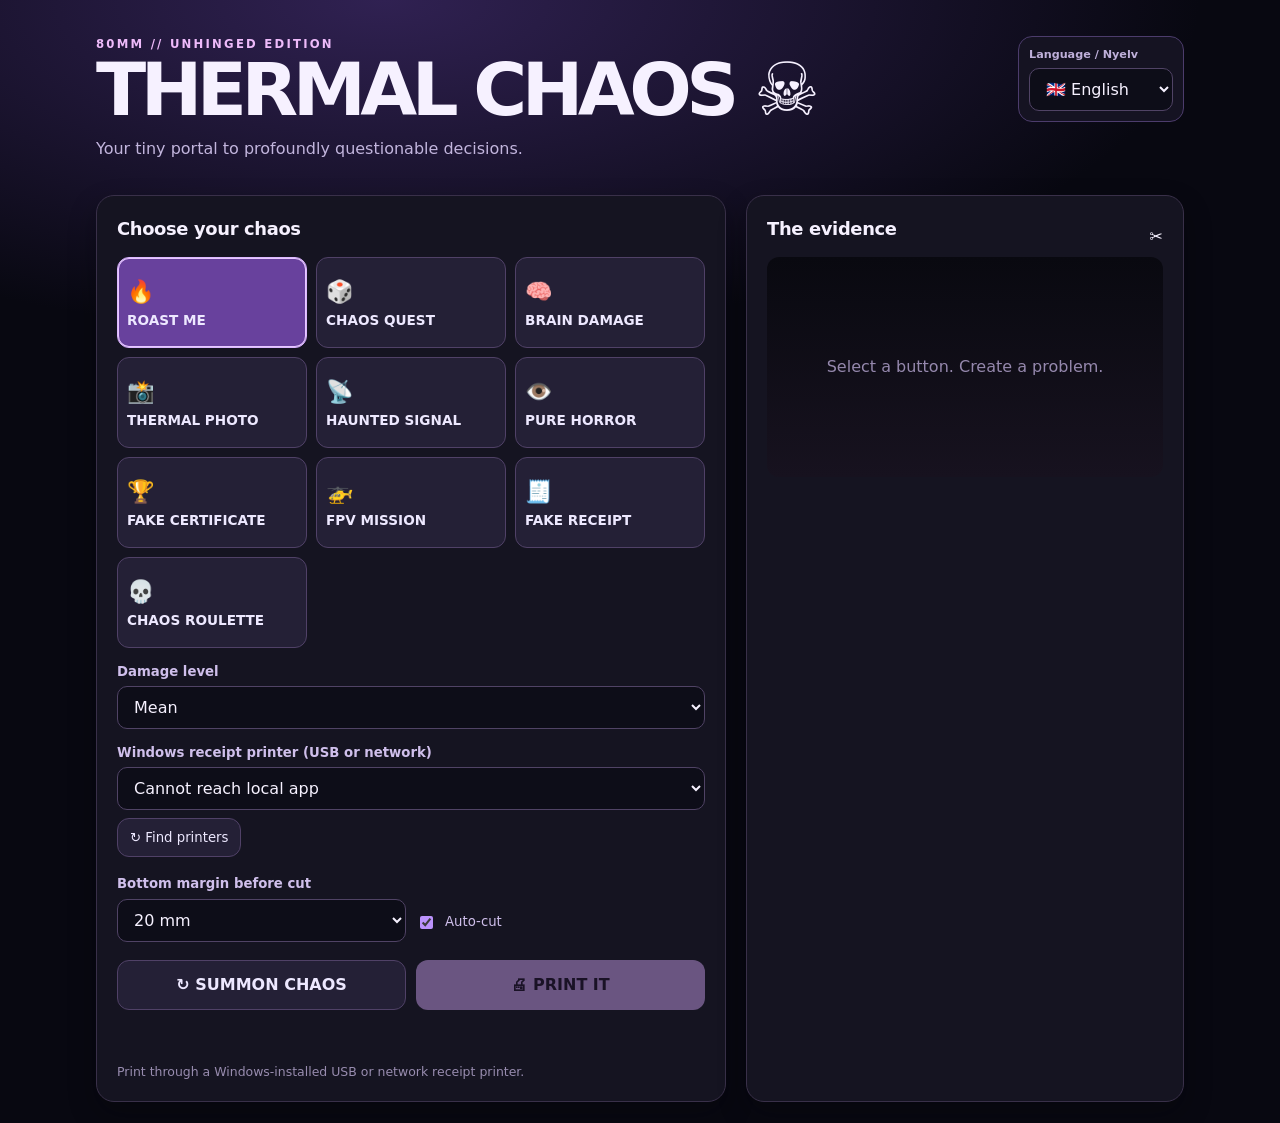
==== static/index.html @ 06ed73ac "Expose USB and Windows network printers in bilingual picker" ====
<!doctype html>
<html lang="en">
<head>
<meta charset="utf-8"><meta name="viewport" content="width=device-width, initial-scale=1">
<title>THERMAL CHAOS // 80mm</title>
<style>
:root{font:16px/1.45 system-ui,"Segoe UI",sans-serif;color:#f6f1ff;background:#080811}
*{box-sizing:border-box}body{margin:0;background:radial-gradient(ellipse 85% 450px at 30% 0%,#302152 0%,transparent 75%),#080811}
header,main{max-width:1130px;margin:auto;padding:21px}
header{padding-top:36px;padding-bottom:5px;display:flex;align-items:flex-start;justify-content:space-between;gap:15px;flex-wrap:wrap}
h1{font-size:clamp(2.2rem,5.8vw,4.6rem);margin:0;line-height:1;letter-spacing:-.075em}
header p{margin:10px 0;color:#c2b5dd}.kicker{font-weight:850;color:#eebafa;letter-spacing:.19em;font-size:.73rem}
.locale{min-width:166px;background:#151322;border:1px solid #4c3c6c;border-radius:14px;padding:10px}
.locale label{margin:0 0 5px;font-size:.7rem;color:#bfb0da;display:block}
main{padding-top:20px}.layout{display:grid;grid-template-columns:minmax(0,1.18fr) minmax(290px,.82fr);gap:20px}
.panel{background:#151421;border:1px solid #393049;border-radius:18px;padding:20px;box-shadow:0 12px 28px #05050a55}
h2{font-size:1.12rem;letter-spacing:-.02em;margin:0 0 15px}.modes{display:grid;grid-template-columns:repeat(3,minmax(0,1fr));gap:9px}
button,select,input{font:inherit}
button{color:#ede8ff;background:#242036;border:1px solid #504167;border-radius:12px;cursor:pointer;transition:background .14s,transform .14s}
button:hover{background:#382d53;border-color:#b78bfd}button:active{transform:scale(.98)}
.mode{padding:13px 9px;min-height:91px;display:flex;flex-direction:column;gap:5px;text-align:left;justify-content:center}
.mode .emoji{font-size:1.38rem}.mode .name{font-size:.85rem;font-weight:750;line-height:1.15}
.mode.selected{background:#68419d;border-color:#dcb7ff;box-shadow:inset 0 0 0 1px #e6c8ff}
label{display:block;margin:14px 0 5px;font-size:.83rem;font-weight:600;color:#cfbfeb}
select,input:not([type=checkbox]){width:100%;padding:10px 12px;border-radius:10px;background:#0d0d18;color:#f6f1ff;border:1px solid #504365;min-width:0}
input[type=file]{font-size:.85rem}
.controls{display:grid;grid-template-columns:1fr 1fr;gap:10px;margin-top:3px}
.check{display:flex;gap:9px;align-items:center;font-weight:400}
.check input{accent-color:#bb92fc}
.actions{display:grid;grid-template-columns:1fr 1fr;gap:10px;margin-top:18px}
.actions button{min-height:50px;padding:11px 10px;font-weight:750}.print{background:#dbabff;color:#21112e;border-color:transparent}
.print:hover{background:#f2d5ff}.thin{padding:9px 12px;margin-top:8px;font-size:.83rem}
button:disabled{opacity:.43;cursor:not-allowed;transform:none!important}
#answer{width:100%;padding:10px;margin-top:10px;overflow-wrap:anywhere}
#status{min-height:24px;margin:14px 0 0;color:#e1c1ff;font-size:.9rem}
.topline{display:flex;gap:12px;justify-content:space-between;align-items:center}
.preview{display:grid;place-items:start center;min-height:220px;padding:15px;border-radius:12px;background:linear-gradient(#090910,#17121f)}
.preview img{width:288px;max-width:100%;height:auto;box-shadow:0 12px 30px #0009}
.preview .empty{text-align:center;margin:auto;color:#9588ad}
#description{color:#ac9ebf;font-size:.82rem;margin:11px 0 0}
.hint{color:#988caf;font-size:.78rem;margin:15px 0 0}
@media(max-width:840px){.layout{grid-template-columns:1fr}.modes{grid-template-columns:repeat(3,minmax(0,1fr))}}
@media(max-width:460px){header{padding-top:24px}.modes{grid-template-columns:repeat(2,minmax(0,1fr))}.panel{padding:14px}.locale{width:100%}.controls{grid-template-columns:1fr 1fr}}
</style>
</head>
<body>
<header>
<div><div class="kicker">80MM // UNHINGED EDITION</div><h1>THERMAL CHAOS<span aria-hidden="true"> ☠</span></h1><p id="subtitle"></p></div>
<div class="locale"><label for="lang" id="languageLabel">Language / Nyelv</label><select id="lang"><option value="en">🇬🇧 English</option><option value="hu">🇭🇺 Magyar</option></select></div>
</header>
<main class="layout">
<section class="panel">
  <h2 id="pickTitle"></h2>
  <div class="modes" id="modes"></div>
  <div id="extra"></div>
  <label for="printer" id="printerLabel"></label>
  <select id="printer"><option value="">Loading...</option></select>
  <button id="refresh" class="thin" type="button"></button>
  <div class="controls">
    <div><label for="pad" id="padLabel"></label><select id="pad"><option value="12">12 mm</option><option value="20" selected>20 mm</option><option value="30">30 mm</option></select></div>
    <label class="check" style="align-self:end;margin-bottom:10px"><input type="checkbox" id="cut" checked><span id="cutLabel"></span></label>
  </div>
  <div class="actions"><button id="generate" type="button"></button><button id="print" class="print" type="button" disabled></button></div>
  <button id="answer" type="button" style="display:none"></button>
  <p id="status" role="status" aria-live="polite"></p>
  <p id="hint" class="hint"></p>
</section>
<section class="panel">
 <div class="topline"><h2 id="previewTitle"></h2><span aria-hidden="true">✂︎</span></div>
 <div id="preview" class="preview"><span class="empty" id="empty"></span></div>
 <p id="description"></p>
</section>
</main>
<script>
const MODES=[
 {id:"insult",emoji:"🔥"}, {id:"quest",emoji:"🎲"}, {id:"puzzle",emoji:"🧠"},
 {id:"photo",emoji:"📸"}, {id:"mystery",emoji:"📡"}, {id:"horror",emoji:"👁️"},
 {id:"certificate",emoji:"🏆"}, {id:"fpv",emoji:"🚁"}, {id:"fake",emoji:"🧾"},
 {id:"roulette",emoji:"💀"}
];
const TXT={
 en:{
  subtitle:"Your tiny portal to profoundly questionable decisions.",
  pick:"Choose your chaos",preview:"The evidence",empty:"Select a button. Create a problem.",
  printer:"Windows receipt printer (USB or network)",refresh:"↻ Find printers",padding:"Bottom margin before cut",cut:"Auto-cut",
  gen:"↻ SUMMON CHAOS",print:"🖨 PRINT IT",hint:"Print through a Windows-installed USB or network receipt printer.",
  name:["ROAST ME","CHAOS QUEST","BRAIN DAMAGE","THERMAL PHOTO","HAUNTED SIGNAL","PURE HORROR","FAKE CERTIFICATE","FPV MISSION","FAKE RECEIPT","CHAOS ROULETTE"],
  desc:["Your self-esteem wasn't using those hit points.","Receive an unsolicited quest.","Pocket puzzles; solutions on demand.","Convert pictures into edible-looking pixels.","Disturbing transmissions from impossible devices.","Very short stories. Very wrong endings.","Award yourself an absurd qualification.","A fresh little flying challenge.","Buy something from a shop that shouldn't exist.","No choosing. Just pure unpredictable nonsense."],
  choose:"Choose",levels:"Damage level",difficulty:"Difficulty",puzzle:"Puzzle type",
  nameInput:"Name on the certificate (optional)",nameHolder:"THE BEARER",craft:"Aircraft",
  photo:"Choose photo",effect:"Rendering effect",photoNote:"Maximum 6 MB. Tall pictures get scaled down.",
  levelsList:["Gentle","Mean","Nuclear","Existential crisis"],difficultyList:["Easy","Medium","Hard"],
  puzzleList:["Surprise me","Sudoku","Number pattern","Caesar cipher","Riddle"],
  effects:["Classic dither","Hard black and white","Newsprint","Inverted"],
  ready:"READY TO PRINT. MAKE A BAD DECISION.",generating:"SUMMONING THE NONSENSE...",
  noPhoto:"Choose a photo first.",bigPhoto:"Image must be below 6 MB.",
  error:"ERROR: ",done:"The Windows printer queue has received your terrible idea.",
  noPrinter:"Select your installed USB or network receipt printer.",
  missingPrinter:"No installed receipt printer found",windows:"Windows printer queues only",
  unavailable:"Cannot reach local app", reveal:"👀 REVEAL ANSWER",solution:"Print solution slip", previewAlt:"Rendered receipt preview",
  expire:"Receipt preview reset. Generate another.",language:"Language / Nyelv"
 },
 hu:{
  subtitle:"A borzalmas döntések apró, papírzabáló kapuja.",
  pick:"Válaszd ki a káoszt",preview:"A bizonyíték",empty:"Nyomj egy gombot. Generálj egy problémát.",
  printer:"Windows blokknyomtató (USB vagy hálózat)",refresh:"↻ Nyomtatók keresése",padding:"Alsó ráhagyás vágás előtt",cut:"Automatikus vágás",
  gen:"↻ KÁOSZT IDE!",print:"🖨 NYOMTASD!",hint:"Nyomtatás Windowsban telepített USB-s vagy hálózati blokknyomtatóra.",
  name:["ALÁZZ MEG!","KÁOSZKÜLDETÉS","AGYTORNA","HŐNYOMAT","KÍSÉRTETJEL","TISZTA HORROR","KAMU OKLEVÉL","FPV KÜLDETÉS","KAMU BLOKK","KÁOSZROULETT"],
  desc:["A maradék önbecsülésedet is bedaráljuk.","Teljesen értelmetlen mellékküldetés.","Zsebméretű rejtvények külön megfejtéssel.","Csináljunk egy fotóból pixeles műalkotást.","Üzenetek olyan eszközökről, amik nem is léteznek.","Pár sor. Aztán nem fogsz jól aludni.","Kapj hivatalosan értéktelen címet.","Egy repülés, egy kihívás.","Vásárolj egy lehetetlen univerzumban.","Vakon belenyúlsz a káoszba. Bármi történhet."],
  choose:"Válassz",levels:"Lelki sérülés mértéke",difficulty:"Nehézség",puzzle:"Rejtvény típusa",
  nameInput:"Név az oklevélre (opcionális)",nameHolder:"AZ OKLEVÉL TULAJDONOSA",craft:"Gép",
  photo:"Válassz képet",effect:"Képátalakítás",photoNote:"Legfeljebb 6 MB. A túl magas képet lekicsinyítjük.",
  levelsList:["Szelíd","Gonosz","Nukleáris","Egzisztenciális válság"],difficultyList:["Könnyű","Közepes","Nehéz"],
  puzzleList:["Lepj meg","Sudoku","Számsor","Caesar-kód","Találós kérdés"],
  effects:["Klasszikus dithering","Erős fekete-fehér","Újságnyomat","Negatív"],
  ready:"NYOMTATHATÓ. HOZZ ROSSZ DÖNTÉST.",generating:"A KÁOSZ ELŐÁLLÍTÁSA FOLYAMATBAN...",
  noPhoto:"Előbb válassz képet.",bigPhoto:"A kép legyen 6 MB alatt.",
  error:"HIBA: ",done:"A Windows nyomtatási sor megkapta a szörnyű ötletedet.",
  noPrinter:"Válassz egy Windowsban telepített USB-s vagy hálózati blokknyomtatót.",
  missingPrinter:"Nincs telepített blokknyomtató",windows:"A Windows nyomtatási sora szükséges",
  unavailable:"A helyi alkalmazás nem érhető el",reveal:"👀 MEGFEJTÉS MUTATÁSA",solution:"Megoldásblokk nyomtatása",previewAlt:"A blokk előnézete",
  expire:"Az előnézet törölve. Generálj újat.",language:"Language / Nyelv"
 }
};
const $=id=>document.getElementById(id);
let mode="insult",current=null,answer=null;
const t=()=>TXT[$("lang").value];
function tell(message){$("status").textContent=message}
function opt(id,label,options,selected){
 const holder=$("extra"),lab=document.createElement("label"),sel=document.createElement("select");
 lab.htmlFor=id;lab.textContent=label;sel.id=id;
 options.forEach(([v,s])=>sel.add(new Option(s,v)));
 if(selected)sel.value=selected;
 holder.append(lab,sel);
}
function fields(){
 const s=t(),h=$("extra");h.replaceChildren();
 if(mode==="insult")opt("level",s.levels,[["gentle",s.levelsList[0]],["mean",s.levelsList[1]],["nuclear",s.levelsList[2]],["existential",s.levelsList[3]]],"mean");
 if(mode==="quest")opt("level",s.difficulty,[["easy",s.difficultyList[0]],["medium",s.difficultyList[1]],["hard",s.difficultyList[2]]],"medium");
 if(mode==="puzzle"){
  opt("type",s.puzzle,[["random",s.puzzleList[0]],["sudoku",s.puzzleList[1]],["math",s.puzzleList[2]],["cipher",s.puzzleList[3]],["riddle",s.puzzleList[4]]]);
  opt("level",s.difficulty,[["easy",s.difficultyList[0]],["medium",s.difficultyList[1]],["hard",s.difficultyList[2]]],"medium");
 }
 if(mode==="photo"){
  const lab=document.createElement("label");lab.htmlFor="imageFile";lab.textContent=s.photo;
  const input=document.createElement("input");input.id="imageFile";input.type="file";input.accept="image/*";h.append(lab,input);
  opt("effect",s.effect,[["dither",s.effects[0]],["threshold",s.effects[1]],["newsprint",s.effects[2]],["negative",s.effects[3]]]);
  const p=document.createElement("p");p.className="hint";p.textContent=s.photoNote;h.append(p);
 }
 if(mode==="certificate"){
  const lab=document.createElement("label");lab.htmlFor="name";lab.textContent=s.nameInput;
  const input=document.createElement("input");input.id="name";input.maxLength=56;input.placeholder=s.nameHolder;h.append(lab,input);
 }
 if(mode==="fpv")opt("craft",s.craft,[["Meteor75 Pro II","Meteor75 Pro II"],["Air75 II","Air75 II"],["Avata 2","Avata 2"],["MM-001","MM-001"]]);
}
function clearPreview(){
 current=null;answer=null;$("print").disabled=true;$("answer").style.display="none";
 $("preview").replaceChildren();
 const p=document.createElement("span");p.className="empty";p.textContent=t().empty;$("preview").append(p);
 $("description").textContent="";
}
function modes(){
 const host=$("modes"),s=t();host.replaceChildren();
 MODES.forEach((m,i)=>{
  const button=document.createElement("button");button.className="mode"+(mode===m.id?" selected":"");
  const emo=document.createElement("span");emo.className="emoji";emo.textContent=m.emoji;
  const name=document.createElement("span");name.className="name";name.textContent=s.name[i];
  button.append(emo,name);button.title=s.desc[i];
  button.onclick=()=>{mode=m.id;modes();fields();clearPreview();tell(s.desc[i])};
  host.append(button);
 });
}
function translate(){
 const s=t();document.documentElement.lang=$("lang").value;
 [["subtitle",s.subtitle],["pickTitle",s.pick],["previewTitle",s.preview],["printerLabel",s.printer],
 ["refresh",s.refresh],["padLabel",s.padding],["cutLabel",s.cut],["generate",s.gen],
 ["print",s.print],["hint",s.hint],["languageLabel",s.language]].forEach(([id,v])=>$(id).textContent=v);
 modes();fields();clearPreview();tell("");
}
async function usbPrinters(){
 const sel=$("printer"),previous=sel.value;sel.replaceChildren();
 try{
  const result=await fetch("/api/printers");if(!result.ok)throw new Error();
  const data=await result.json();
  if(!data.printers.length)sel.add(new Option(data.windows?t().missingPrinter:t().windows,""));
  data.printers.forEach(p=>sel.add(new Option(p.name+" ["+(p.type||"Windows")+" · "+p.port+"]",p.name)));
  if([...sel.options].some(o=>o.value===previous))sel.value=previous;
 }catch(e){sel.add(new Option(t().unavailable,""))}
}
function fileData(file){
 return new Promise((resolve,reject)=>{
  const reader=new FileReader();reader.onload=()=>resolve(reader.result);
  reader.onerror=()=>reject(new Error("Image read failed"));reader.readAsDataURL(file);
 });
}
async function generate(kind=mode,payload=null){
 const selectedLang=$("lang").value;
 if(kind==="roulette")kind=["insult","quest","puzzle","mystery","horror","certificate","fpv","fake"][Math.floor(Math.random()*8)];
 $("generate").disabled=true;$("print").disabled=true;$("answer").style.display="none";tell(t().generating);
 try{
  const data=payload?{...payload}:{};
  data.lang=selectedLang;data.pad_mm=Number($("pad").value);
  if(!payload){
   for(const id of ["level","type","effect","name","craft"])if($(id))data[id]=$(id).value;
   if(kind==="photo"){
    const f=$("imageFile").files[0];if(!f)throw new Error(t().noPhoto);
    if(f.size>6000000)throw new Error(t().bigPhoto);data.image=await fileData(f);
   }
  }
  const resp=await fetch("/api/generate",{method:"POST",headers:{"Content-Type":"application/json"},body:JSON.stringify({kind,data})});
  const result=await resp.json();if(!resp.ok)throw new Error(result.error||"generation failed");
  current=result.id;answer=result.answer;
  const im=new Image();im.alt=t().previewAlt;im.src=result.image;
  $("preview").replaceChildren(im);$("description").textContent=result.description;
  $("print").disabled=false;
  if(answer!==null){
   const btn=$("answer");btn.style.display="block";btn.textContent=t().reveal;
   btn.onclick=()=>{btn.textContent=answer+" — "+t().solution;btn.onclick=()=>generate("answer",{answer})};
  }
  tell(t().ready);
 }catch(e){current=null;tell(t().error+e.message)}
 finally{$("generate").disabled=false}
}
$("lang").onchange=()=>{translate();usbPrinters()};
$("pad").onchange=()=>{if(current){clearPreview();tell(t().expire)}};
$("generate").onclick=()=>generate();
$("refresh").onclick=usbPrinters;
$("print").onclick=async()=>{
 if(!current)return;
 if(!$("printer").value){tell(t().noPrinter);return}
 $("print").disabled=true;
 try{
  const resp=await fetch("/api/print",{method:"POST",headers:{"Content-Type":"application/json"},body:JSON.stringify({id:current,printer:$("printer").value,cut:$("cut").checked})});
  const result=await resp.json();if(!resp.ok)throw new Error(result.error||"Printing failed");
  tell(t().done);
 }catch(e){tell(t().error+e.message)}
 finally{$("print").disabled=false}
};
translate();usbPrinters();
</script>
</body></html>
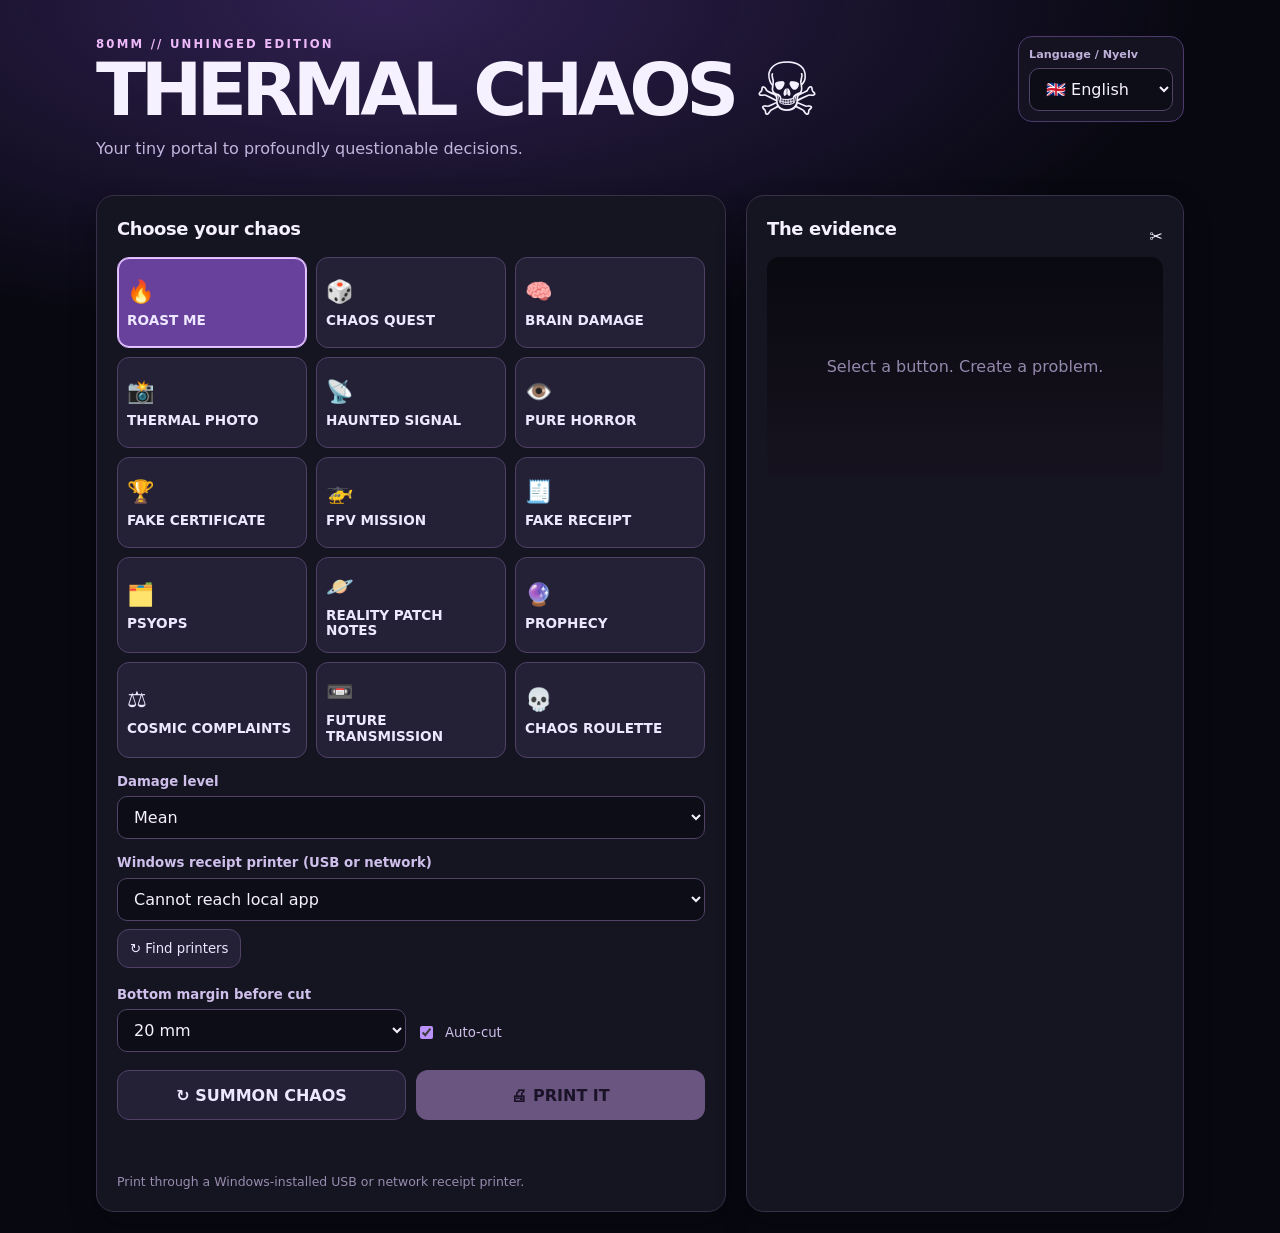
==== commit 4191f2ca: "Add five new bilingual buttons and include them in Chaos Roulette" ====
--- a/static/index.html
+++ b/static/index.html
@@ -76,7 +76,8 @@
  {id:"insult",emoji:"🔥"}, {id:"quest",emoji:"🎲"}, {id:"puzzle",emoji:"🧠"},
  {id:"photo",emoji:"📸"}, {id:"mystery",emoji:"📡"}, {id:"horror",emoji:"👁️"},
  {id:"certificate",emoji:"🏆"}, {id:"fpv",emoji:"🚁"}, {id:"fake",emoji:"🧾"},
- {id:"roulette",emoji:"💀"}
+ {id:"psyops",emoji:"🗂️"}, {id:"patch",emoji:"🪐"}, {id:"prophecy",emoji:"🔮"},
+ {id:"complaint",emoji:"⚖️"}, {id:"future",emoji:"📼"}, {id:"roulette",emoji:"💀"}
 ];
 const TXT={
  en:{
@@ -84,8 +85,8 @@
   pick:"Choose your chaos",preview:"The evidence",empty:"Select a button. Create a problem.",
   printer:"Windows receipt printer (USB or network)",refresh:"↻ Find printers",padding:"Bottom margin before cut",cut:"Auto-cut",
   gen:"↻ SUMMON CHAOS",print:"🖨 PRINT IT",hint:"Print through a Windows-installed USB or network receipt printer.",
-  name:["ROAST ME","CHAOS QUEST","BRAIN DAMAGE","THERMAL PHOTO","HAUNTED SIGNAL","PURE HORROR","FAKE CERTIFICATE","FPV MISSION","FAKE RECEIPT","CHAOS ROULETTE"],
-  desc:["Your self-esteem wasn't using those hit points.","Receive an unsolicited quest.","Pocket puzzles; solutions on demand.","Convert pictures into edible-looking pixels.","Disturbing transmissions from impossible devices.","Very short stories. Very wrong endings.","Award yourself an absurd qualification.","A fresh little flying challenge.","Buy something from a shop that shouldn't exist.","No choosing. Just pure unpredictable nonsense."],
+  name:["ROAST ME","CHAOS QUEST","BRAIN DAMAGE","THERMAL PHOTO","HAUNTED SIGNAL","PURE HORROR","FAKE CERTIFICATE","FPV MISSION","FAKE RECEIPT","PSYOPS","REALITY PATCH NOTES","PROPHECY","COSMIC COMPLAINTS","FUTURE TRANSMISSION","CHAOS ROULETTE"],
+  desc:["Your self-esteem wasn't using those hit points.","Receive an unsolicited quest.","Pocket puzzles; solutions on demand.","Convert pictures into edible-looking pixels.","Disturbing transmissions from impossible devices.","Very short stories. Very wrong endings.","Award yourself an absurd qualification.","A fresh little flying challenge.","Buy something from a shop that shouldn't exist.","A bureaucratic memo that knows too much.","Patch notes for a defective universe.","Uncomfortably specific, deeply unreliable predictions.","File an official grievance against existence.","Receive tomorrow's message several decades early.","No choosing. Just pure unpredictable nonsense."],
   choose:"Choose",levels:"Damage level",difficulty:"Difficulty",puzzle:"Puzzle type",
   nameInput:"Name on the certificate (optional)",nameHolder:"THE BEARER",craft:"Aircraft",
   photo:"Choose photo",effect:"Rendering effect",photoNote:"Maximum 6 MB. Tall pictures get scaled down.",
@@ -105,8 +106,8 @@
   pick:"Válaszd ki a káoszt",preview:"A bizonyíték",empty:"Nyomj egy gombot. Generálj egy problémát.",
   printer:"Windows blokknyomtató (USB vagy hálózat)",refresh:"↻ Nyomtatók keresése",padding:"Alsó ráhagyás vágás előtt",cut:"Automatikus vágás",
   gen:"↻ KÁOSZT IDE!",print:"🖨 NYOMTASD!",hint:"Nyomtatás Windowsban telepített USB-s vagy hálózati blokknyomtatóra.",
-  name:["ALÁZZ MEG!","KÁOSZKÜLDETÉS","AGYTORNA","HŐNYOMAT","KÍSÉRTETJEL","TISZTA HORROR","KAMU OKLEVÉL","FPV KÜLDETÉS","KAMU BLOKK","KÁOSZROULETT"],
-  desc:["A maradék önbecsülésedet is bedaráljuk.","Teljesen értelmetlen mellékküldetés.","Zsebméretű rejtvények külön megfejtéssel.","Csináljunk egy fotóból pixeles műalkotást.","Üzenetek olyan eszközökről, amik nem is léteznek.","Pár sor. Aztán nem fogsz jól aludni.","Kapj hivatalosan értéktelen címet.","Egy repülés, egy kihívás.","Vásárolj egy lehetetlen univerzumban.","Vakon belenyúlsz a káoszba. Bármi történhet."],
+  name:["ALÁZZ MEG!","KÁOSZKÜLDETÉS","AGYTORNA","HŐNYOMAT","KÍSÉRTETJEL","TISZTA HORROR","KAMU OKLEVÉL","FPV KÜLDETÉS","KAMU BLOKK","PSYOPS","VALÓSÁGFRISSÍTÉS","JÓSLAT","KOZMIKUS PANASZOK","ÜZENET A JÖVŐBŐL","KÁOSZROULETT"],
+  desc:["A maradék önbecsülésedet is bedaráljuk.","Teljesen értelmetlen mellékküldetés.","Zsebméretű rejtvények külön megfejtéssel.","Csináljunk egy fotóból pixeles műalkotást.","Üzenetek olyan eszközökről, amik nem is léteznek.","Pár sor. Aztán nem fogsz jól aludni.","Kapj hivatalosan értéktelen címet.","Egy repülés, egy kihívás.","Vásárolj egy lehetetlen univerzumban.","Hivatalos papír, ami túlságosan sokat tud rólad.","A hibás univerzum legfrissebb változásai.","Kellemetlenül konkrét, megbízhatatlan jóslatok.","Tegyél hivatalos panaszt a létezés ellen.","Évtizedekkel korábban kézbesített üzenet.","Vakon belenyúlsz a káoszba. Bármi történhet."],
   choose:"Válassz",levels:"Lelki sérülés mértéke",difficulty:"Nehézség",puzzle:"Rejtvény típusa",
   nameInput:"Név az oklevélre (opcionális)",nameHolder:"AZ OKLEVÉL TULAJDONOSA",craft:"Gép",
   photo:"Válassz képet",effect:"Képátalakítás",photoNote:"Legfeljebb 6 MB. A túl magas képet lekicsinyítjük.",
@@ -195,7 +196,7 @@
 }
 async function generate(kind=mode,payload=null){
  const selectedLang=$("lang").value;
- if(kind==="roulette")kind=["insult","quest","puzzle","mystery","horror","certificate","fpv","fake"][Math.floor(Math.random()*8)];
+ if(kind==="roulette")kind=["insult","quest","puzzle","mystery","horror","certificate","fpv","fake","psyops","patch","prophecy","complaint","future"][Math.floor(Math.random()*13)];
  $("generate").disabled=true;$("print").disabled=true;$("answer").style.display="none";tell(t().generating);
  try{
   const data=payload?{...payload}:{};
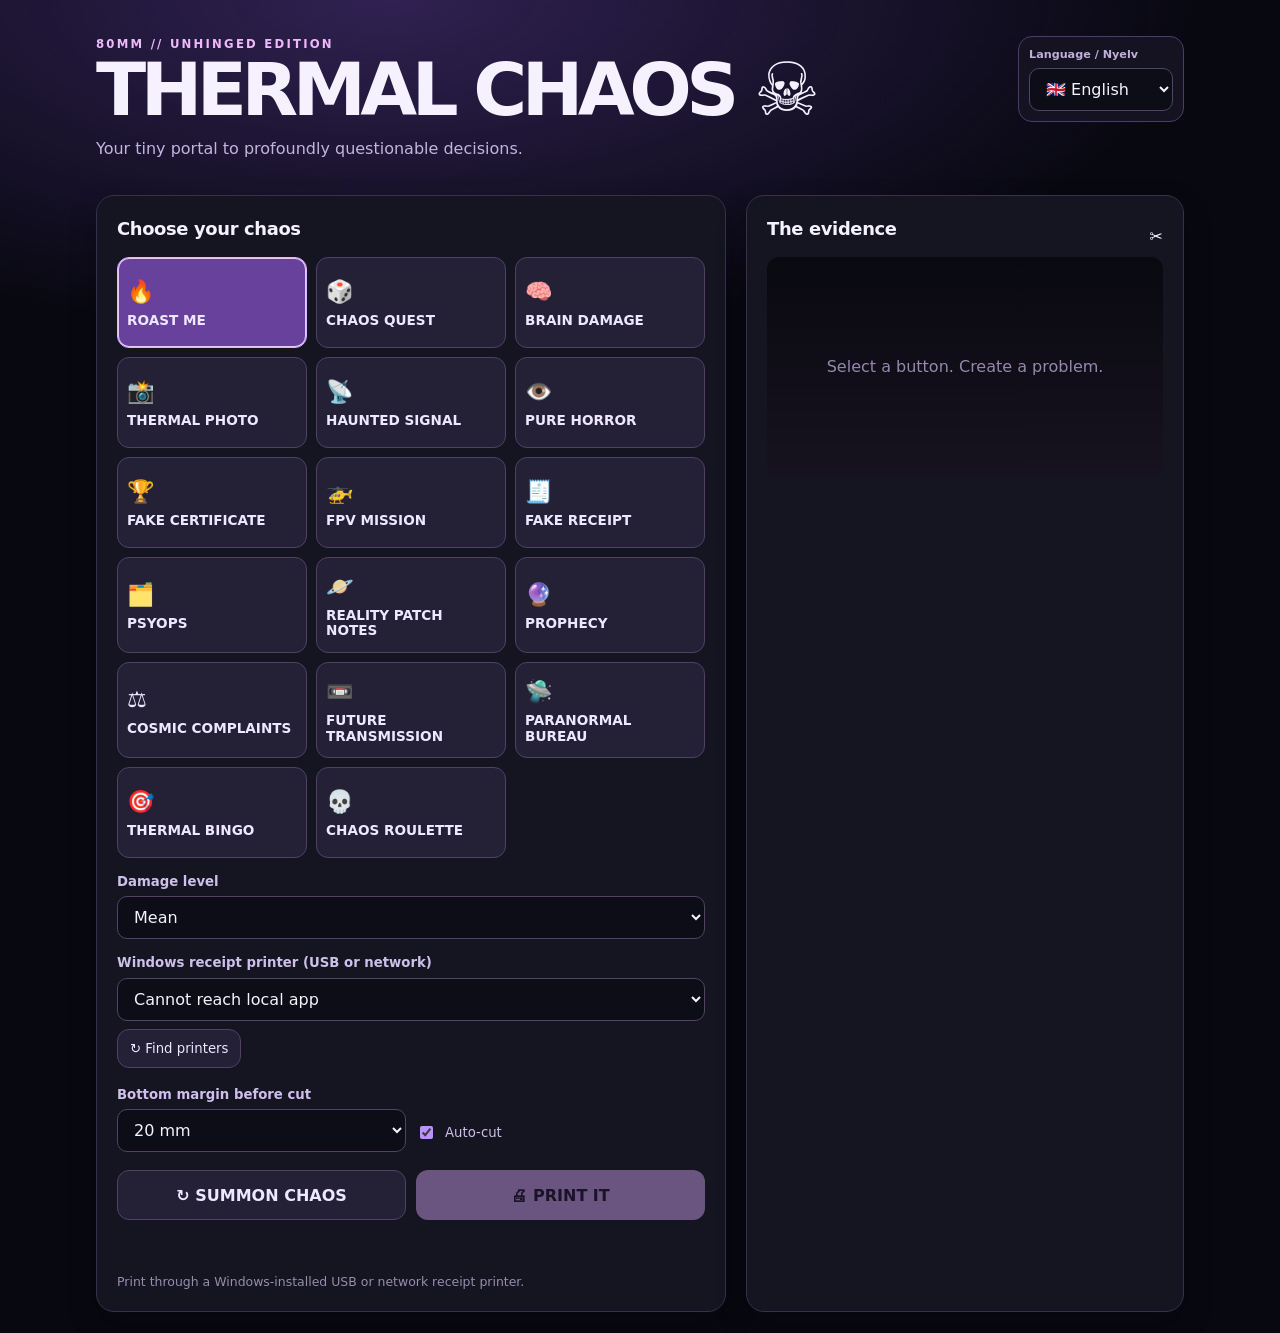
==== commit eb9cc4bf: "Add bilingual Paranormal Bureau and four-theme Thermal Bingo buttons" ====
--- a/static/index.html
+++ b/static/index.html
@@ -77,7 +77,8 @@
  {id:"photo",emoji:"📸"}, {id:"mystery",emoji:"📡"}, {id:"horror",emoji:"👁️"},
  {id:"certificate",emoji:"🏆"}, {id:"fpv",emoji:"🚁"}, {id:"fake",emoji:"🧾"},
  {id:"psyops",emoji:"🗂️"}, {id:"patch",emoji:"🪐"}, {id:"prophecy",emoji:"🔮"},
- {id:"complaint",emoji:"⚖️"}, {id:"future",emoji:"📼"}, {id:"roulette",emoji:"💀"}
+ {id:"complaint",emoji:"⚖️"}, {id:"future",emoji:"📼"},
+ {id:"paranormal",emoji:"🛸"}, {id:"bingo",emoji:"🎯"}, {id:"roulette",emoji:"💀"}
 ];
 const TXT={
  en:{
@@ -85,9 +86,10 @@
   pick:"Choose your chaos",preview:"The evidence",empty:"Select a button. Create a problem.",
   printer:"Windows receipt printer (USB or network)",refresh:"↻ Find printers",padding:"Bottom margin before cut",cut:"Auto-cut",
   gen:"↻ SUMMON CHAOS",print:"🖨 PRINT IT",hint:"Print through a Windows-installed USB or network receipt printer.",
-  name:["ROAST ME","CHAOS QUEST","BRAIN DAMAGE","THERMAL PHOTO","HAUNTED SIGNAL","PURE HORROR","FAKE CERTIFICATE","FPV MISSION","FAKE RECEIPT","PSYOPS","REALITY PATCH NOTES","PROPHECY","COSMIC COMPLAINTS","FUTURE TRANSMISSION","CHAOS ROULETTE"],
-  desc:["Your self-esteem wasn't using those hit points.","Receive an unsolicited quest.","Pocket puzzles; solutions on demand.","Convert pictures into edible-looking pixels.","Disturbing transmissions from impossible devices.","Very short stories. Very wrong endings.","Award yourself an absurd qualification.","A fresh little flying challenge.","Buy something from a shop that shouldn't exist.","A bureaucratic memo that knows too much.","Patch notes for a defective universe.","Uncomfortably specific, deeply unreliable predictions.","File an official grievance against existence.","Receive tomorrow's message several decades early.","No choosing. Just pure unpredictable nonsense."],
+  name:["ROAST ME","CHAOS QUEST","BRAIN DAMAGE","THERMAL PHOTO","HAUNTED SIGNAL","PURE HORROR","FAKE CERTIFICATE","FPV MISSION","FAKE RECEIPT","PSYOPS","REALITY PATCH NOTES","PROPHECY","COSMIC COMPLAINTS","FUTURE TRANSMISSION","PARANORMAL BUREAU","THERMAL BINGO","CHAOS ROULETTE"],
+  desc:["Your self-esteem wasn't using those hit points.","Receive an unsolicited quest.","Pocket puzzles; solutions on demand.","Convert pictures into edible-looking pixels.","Disturbing transmissions from impossible devices.","Very short stories. Very wrong endings.","Award yourself an absurd qualification.","A fresh little flying challenge.","Buy something from a shop that shouldn't exist.","A bureaucratic memo that knows too much.","Patch notes for a defective universe.","Uncomfortably specific, deeply unreliable predictions.","File an official grievance against existence.","Receive tomorrow's message several decades early.","Dead-serious paranormal reports with very stupid explanations.","5×5 printable bingo: IT, customers, home or cosmic disasters.","No choosing. Just pure unpredictable nonsense."],
   choose:"Choose",levels:"Damage level",difficulty:"Difficulty",puzzle:"Puzzle type",
+  bingoTheme:"Bingo theme",bingoThemes:["IT repair chaos","Customers from hell","Household nonsense","Cosmic accidents"],
   nameInput:"Name on the certificate (optional)",nameHolder:"THE BEARER",craft:"Aircraft",
   photo:"Choose photo",effect:"Rendering effect",photoNote:"Maximum 6 MB. Tall pictures get scaled down.",
   levelsList:["Gentle","Mean","Nuclear","Existential crisis"],difficultyList:["Easy","Medium","Hard"],
@@ -106,9 +108,10 @@
   pick:"Válaszd ki a káoszt",preview:"A bizonyíték",empty:"Nyomj egy gombot. Generálj egy problémát.",
   printer:"Windows blokknyomtató (USB vagy hálózat)",refresh:"↻ Nyomtatók keresése",padding:"Alsó ráhagyás vágás előtt",cut:"Automatikus vágás",
   gen:"↻ KÁOSZT IDE!",print:"🖨 NYOMTASD!",hint:"Nyomtatás Windowsban telepített USB-s vagy hálózati blokknyomtatóra.",
-  name:["ALÁZZ MEG!","KÁOSZKÜLDETÉS","AGYTORNA","HŐNYOMAT","KÍSÉRTETJEL","TISZTA HORROR","KAMU OKLEVÉL","FPV KÜLDETÉS","KAMU BLOKK","PSYOPS","VALÓSÁGFRISSÍTÉS","JÓSLAT","KOZMIKUS PANASZOK","ÜZENET A JÖVŐBŐL","KÁOSZROULETT"],
-  desc:["A maradék önbecsülésedet is bedaráljuk.","Teljesen értelmetlen mellékküldetés.","Zsebméretű rejtvények külön megfejtéssel.","Csináljunk egy fotóból pixeles műalkotást.","Üzenetek olyan eszközökről, amik nem is léteznek.","Pár sor. Aztán nem fogsz jól aludni.","Kapj hivatalosan értéktelen címet.","Egy repülés, egy kihívás.","Vásárolj egy lehetetlen univerzumban.","Hivatalos papír, ami túlságosan sokat tud rólad.","A hibás univerzum legfrissebb változásai.","Kellemetlenül konkrét, megbízhatatlan jóslatok.","Tegyél hivatalos panaszt a létezés ellen.","Évtizedekkel korábban kézbesített üzenet.","Vakon belenyúlsz a káoszba. Bármi történhet."],
+  name:["ALÁZZ MEG!","KÁOSZKÜLDETÉS","AGYTORNA","HŐNYOMAT","KÍSÉRTETJEL","TISZTA HORROR","KAMU OKLEVÉL","FPV KÜLDETÉS","KAMU BLOKK","PSYOPS","VALÓSÁGFRISSÍTÉS","JÓSLAT","KOZMIKUS PANASZOK","ÜZENET A JÖVŐBŐL","PARANORMÁLIS IRODA","THERMAL BINGÓ","KÁOSZROULETT"],
+  desc:["A maradék önbecsülésedet is bedaráljuk.","Teljesen értelmetlen mellékküldetés.","Zsebméretű rejtvények külön megfejtéssel.","Csináljunk egy fotóból pixeles műalkotást.","Üzenetek olyan eszközökről, amik nem is léteznek.","Pár sor. Aztán nem fogsz jól aludni.","Kapj hivatalosan értéktelen címet.","Egy repülés, egy kihívás.","Vásárolj egy lehetetlen univerzumban.","Hivatalos papír, ami túlságosan sokat tud rólad.","A hibás univerzum legfrissebb változásai.","Kellemetlenül konkrét, megbízhatatlan jóslatok.","Tegyél hivatalos panaszt a létezés ellen.","Évtizedekkel korábban kézbesített üzenet.","Halálosan komoly paranormális jelentések abszurd megfejtéssel.","5×5-ös nyomtatható bingó: szerviz, ügyfelek, otthon vagy kozmosz.","Vakon belenyúlsz a káoszba. Bármi történhet."],
   choose:"Válassz",levels:"Lelki sérülés mértéke",difficulty:"Nehézség",puzzle:"Rejtvény típusa",
+  bingoTheme:"Bingó témája",bingoThemes:["Szervizkáosz","Ügyfelek pokla","Otthoni őrület","Kozmikus anomáliák"],
   nameInput:"Név az oklevélre (opcionális)",nameHolder:"AZ OKLEVÉL TULAJDONOSA",craft:"Gép",
   photo:"Válassz képet",effect:"Képátalakítás",photoNote:"Legfeljebb 6 MB. A túl magas képet lekicsinyítjük.",
   levelsList:["Szelíd","Gonosz","Nukleáris","Egzisztenciális válság"],difficultyList:["Könnyű","Közepes","Nehéz"],
@@ -153,6 +156,7 @@
   const input=document.createElement("input");input.id="name";input.maxLength=56;input.placeholder=s.nameHolder;h.append(lab,input);
  }
  if(mode==="fpv")opt("craft",s.craft,[["Meteor75 Pro II","Meteor75 Pro II"],["Air75 II","Air75 II"],["Avata 2","Avata 2"],["MM-001","MM-001"]]);
+ if(mode==="bingo")opt("theme",s.bingoTheme,[["repair",s.bingoThemes[0]],["customers",s.bingoThemes[1]],["home",s.bingoThemes[2]],["cosmic",s.bingoThemes[3]]]);
 }
 function clearPreview(){
  current=null;answer=null;$("print").disabled=true;$("answer").style.display="none";
@@ -196,13 +200,13 @@
 }
 async function generate(kind=mode,payload=null){
  const selectedLang=$("lang").value;
- if(kind==="roulette")kind=["insult","quest","puzzle","mystery","horror","certificate","fpv","fake","psyops","patch","prophecy","complaint","future"][Math.floor(Math.random()*13)];
+ if(kind==="roulette")kind=["insult","quest","puzzle","mystery","horror","certificate","fpv","fake","psyops","patch","prophecy","complaint","future","paranormal","bingo"][Math.floor(Math.random()*15)];
  $("generate").disabled=true;$("print").disabled=true;$("answer").style.display="none";tell(t().generating);
  try{
   const data=payload?{...payload}:{};
   data.lang=selectedLang;data.pad_mm=Number($("pad").value);
   if(!payload){
-   for(const id of ["level","type","effect","name","craft"])if($(id))data[id]=$(id).value;
+   for(const id of ["level","type","effect","name","craft","theme"])if($(id))data[id]=$(id).value;
    if(kind==="photo"){
     const f=$("imageFile").files[0];if(!f)throw new Error(t().noPhoto);
     if(f.size>6000000)throw new Error(t().bigPhoto);data.image=await fileData(f);
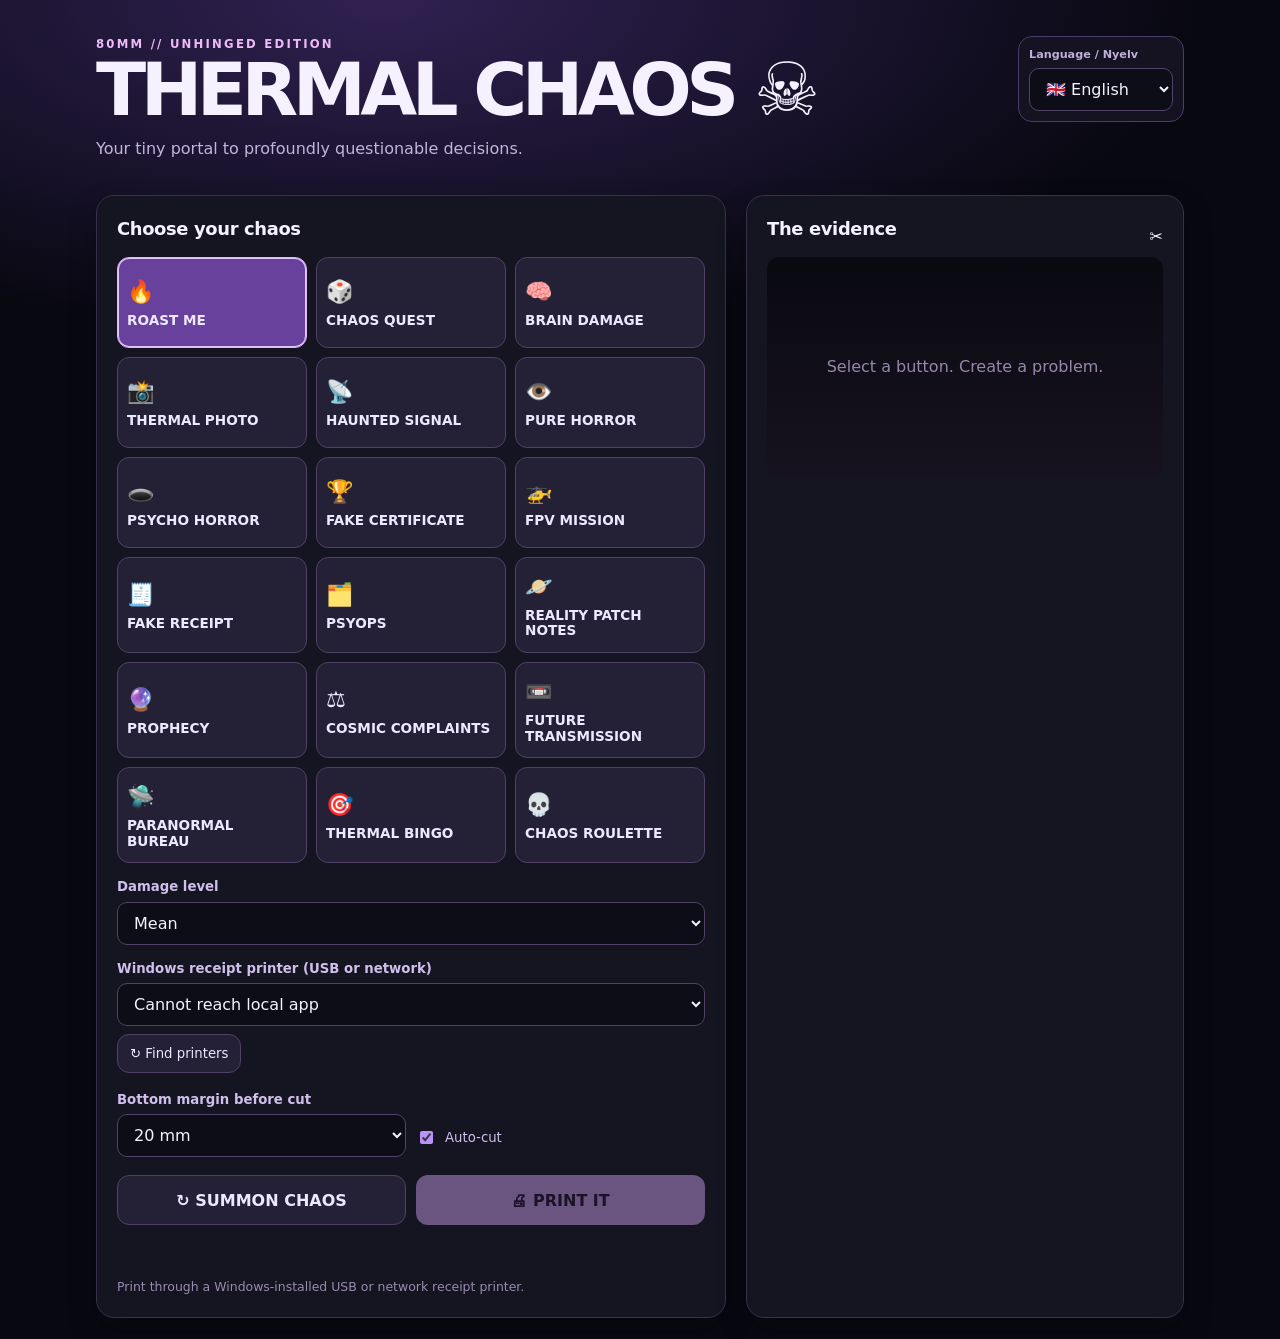
==== commit 1f1de78b: "Add English and Hungarian Psycho Horror button to Thermal Chaos and roulette" ====
--- a/static/index.html
+++ b/static/index.html
@@ -74,7 +74,7 @@
 <script>
 const MODES=[
  {id:"insult",emoji:"🔥"}, {id:"quest",emoji:"🎲"}, {id:"puzzle",emoji:"🧠"},
- {id:"photo",emoji:"📸"}, {id:"mystery",emoji:"📡"}, {id:"horror",emoji:"👁️"},
+ {id:"photo",emoji:"📸"}, {id:"mystery",emoji:"📡"}, {id:"horror",emoji:"👁️"}, {id:"psychhorror",emoji:"🕳️"},
  {id:"certificate",emoji:"🏆"}, {id:"fpv",emoji:"🚁"}, {id:"fake",emoji:"🧾"},
  {id:"psyops",emoji:"🗂️"}, {id:"patch",emoji:"🪐"}, {id:"prophecy",emoji:"🔮"},
  {id:"complaint",emoji:"⚖️"}, {id:"future",emoji:"📼"},
@@ -86,8 +86,8 @@
   pick:"Choose your chaos",preview:"The evidence",empty:"Select a button. Create a problem.",
   printer:"Windows receipt printer (USB or network)",refresh:"↻ Find printers",padding:"Bottom margin before cut",cut:"Auto-cut",
   gen:"↻ SUMMON CHAOS",print:"🖨 PRINT IT",hint:"Print through a Windows-installed USB or network receipt printer.",
-  name:["ROAST ME","CHAOS QUEST","BRAIN DAMAGE","THERMAL PHOTO","HAUNTED SIGNAL","PURE HORROR","FAKE CERTIFICATE","FPV MISSION","FAKE RECEIPT","PSYOPS","REALITY PATCH NOTES","PROPHECY","COSMIC COMPLAINTS","FUTURE TRANSMISSION","PARANORMAL BUREAU","THERMAL BINGO","CHAOS ROULETTE"],
-  desc:["Your self-esteem wasn't using those hit points.","Receive an unsolicited quest.","Pocket puzzles; solutions on demand.","Convert pictures into edible-looking pixels.","Disturbing transmissions from impossible devices.","Very short stories. Very wrong endings.","Award yourself an absurd qualification.","A fresh little flying challenge.","Buy something from a shop that shouldn't exist.","A bureaucratic memo that knows too much.","Patch notes for a defective universe.","Uncomfortably specific, deeply unreliable predictions.","File an official grievance against existence.","Receive tomorrow's message several decades early.","Dead-serious paranormal reports with very stupid explanations.","5×5 printable bingo: IT, customers, home or cosmic disasters.","No choosing. Just pure unpredictable nonsense."],
+  name:["ROAST ME","CHAOS QUEST","BRAIN DAMAGE","THERMAL PHOTO","HAUNTED SIGNAL","PURE HORROR","PSYCHO HORROR","FAKE CERTIFICATE","FPV MISSION","FAKE RECEIPT","PSYOPS","REALITY PATCH NOTES","PROPHECY","COSMIC COMPLAINTS","FUTURE TRANSMISSION","PARANORMAL BUREAU","THERMAL BINGO","CHAOS ROULETTE"],
+  desc:["Your self-esteem wasn't using those hit points.","Receive an unsolicited quest.","Pocket puzzles; solutions on demand.","Convert pictures into edible-looking pixels.","Disturbing transmissions from impossible devices.","Very short stories. Very wrong endings.","Two sentences to make your own memories feel untrustworthy.","Award yourself an absurd qualification.","A fresh little flying challenge.","Buy something from a shop that shouldn't exist.","A bureaucratic memo that knows too much.","Patch notes for a defective universe.","Uncomfortably specific, deeply unreliable predictions.","File an official grievance against existence.","Receive tomorrow's message several decades early.","Dead-serious paranormal reports with very stupid explanations.","5×5 printable bingo: IT, customers, home or cosmic disasters.","No choosing. Just pure unpredictable nonsense."],
   choose:"Choose",levels:"Damage level",difficulty:"Difficulty",puzzle:"Puzzle type",
   bingoTheme:"Bingo theme",bingoThemes:["IT repair chaos","Customers from hell","Household nonsense","Cosmic accidents"],
   nameInput:"Name on the certificate (optional)",nameHolder:"THE BEARER",craft:"Aircraft",
@@ -108,8 +108,8 @@
   pick:"Válaszd ki a káoszt",preview:"A bizonyíték",empty:"Nyomj egy gombot. Generálj egy problémát.",
   printer:"Windows blokknyomtató (USB vagy hálózat)",refresh:"↻ Nyomtatók keresése",padding:"Alsó ráhagyás vágás előtt",cut:"Automatikus vágás",
   gen:"↻ KÁOSZT IDE!",print:"🖨 NYOMTASD!",hint:"Nyomtatás Windowsban telepített USB-s vagy hálózati blokknyomtatóra.",
-  name:["ALÁZZ MEG!","KÁOSZKÜLDETÉS","AGYTORNA","HŐNYOMAT","KÍSÉRTETJEL","TISZTA HORROR","KAMU OKLEVÉL","FPV KÜLDETÉS","KAMU BLOKK","PSYOPS","VALÓSÁGFRISSÍTÉS","JÓSLAT","KOZMIKUS PANASZOK","ÜZENET A JÖVŐBŐL","PARANORMÁLIS IRODA","THERMAL BINGÓ","KÁOSZROULETT"],
-  desc:["A maradék önbecsülésedet is bedaráljuk.","Teljesen értelmetlen mellékküldetés.","Zsebméretű rejtvények külön megfejtéssel.","Csináljunk egy fotóból pixeles műalkotást.","Üzenetek olyan eszközökről, amik nem is léteznek.","Pár sor. Aztán nem fogsz jól aludni.","Kapj hivatalosan értéktelen címet.","Egy repülés, egy kihívás.","Vásárolj egy lehetetlen univerzumban.","Hivatalos papír, ami túlságosan sokat tud rólad.","A hibás univerzum legfrissebb változásai.","Kellemetlenül konkrét, megbízhatatlan jóslatok.","Tegyél hivatalos panaszt a létezés ellen.","Évtizedekkel korábban kézbesített üzenet.","Halálosan komoly paranormális jelentések abszurd megfejtéssel.","5×5-ös nyomtatható bingó: szerviz, ügyfelek, otthon vagy kozmosz.","Vakon belenyúlsz a káoszba. Bármi történhet."],
+  name:["ALÁZZ MEG!","KÁOSZKÜLDETÉS","AGYTORNA","HŐNYOMAT","KÍSÉRTETJEL","TISZTA HORROR","PSZICHOHORROR","KAMU OKLEVÉL","FPV KÜLDETÉS","KAMU BLOKK","PSYOPS","VALÓSÁGFRISSÍTÉS","JÓSLAT","KOZMIKUS PANASZOK","ÜZENET A JÖVŐBŐL","PARANORMÁLIS IRODA","THERMAL BINGÓ","KÁOSZROULETT"],
+  desc:["A maradék önbecsülésedet is bedaráljuk.","Teljesen értelmetlen mellékküldetés.","Zsebméretű rejtvények külön megfejtéssel.","Csináljunk egy fotóból pixeles műalkotást.","Üzenetek olyan eszközökről, amik nem is léteznek.","Pár sor. Aztán nem fogsz jól aludni.","Két mondat, amitől már a saját emlékeidben sem bízol.","Kapj hivatalosan értéktelen címet.","Egy repülés, egy kihívás.","Vásárolj egy lehetetlen univerzumban.","Hivatalos papír, ami túlságosan sokat tud rólad.","A hibás univerzum legfrissebb változásai.","Kellemetlenül konkrét, megbízhatatlan jóslatok.","Tegyél hivatalos panaszt a létezés ellen.","Évtizedekkel korábban kézbesített üzenet.","Halálosan komoly paranormális jelentések abszurd megfejtéssel.","5×5-ös nyomtatható bingó: szerviz, ügyfelek, otthon vagy kozmosz.","Vakon belenyúlsz a káoszba. Bármi történhet."],
   choose:"Válassz",levels:"Lelki sérülés mértéke",difficulty:"Nehézség",puzzle:"Rejtvény típusa",
   bingoTheme:"Bingó témája",bingoThemes:["Szervizkáosz","Ügyfelek pokla","Otthoni őrület","Kozmikus anomáliák"],
   nameInput:"Név az oklevélre (opcionális)",nameHolder:"AZ OKLEVÉL TULAJDONOSA",craft:"Gép",
@@ -200,7 +200,7 @@
 }
 async function generate(kind=mode,payload=null){
  const selectedLang=$("lang").value;
- if(kind==="roulette")kind=["insult","quest","puzzle","mystery","horror","certificate","fpv","fake","psyops","patch","prophecy","complaint","future","paranormal","bingo"][Math.floor(Math.random()*15)];
+ if(kind==="roulette")kind=["insult","quest","puzzle","mystery","horror","psychhorror","certificate","fpv","fake","psyops","patch","prophecy","complaint","future","paranormal","bingo"][Math.floor(Math.random()*16)];
  $("generate").disabled=true;$("print").disabled=true;$("answer").style.display="none";tell(t().generating);
  try{
   const data=payload?{...payload}:{};
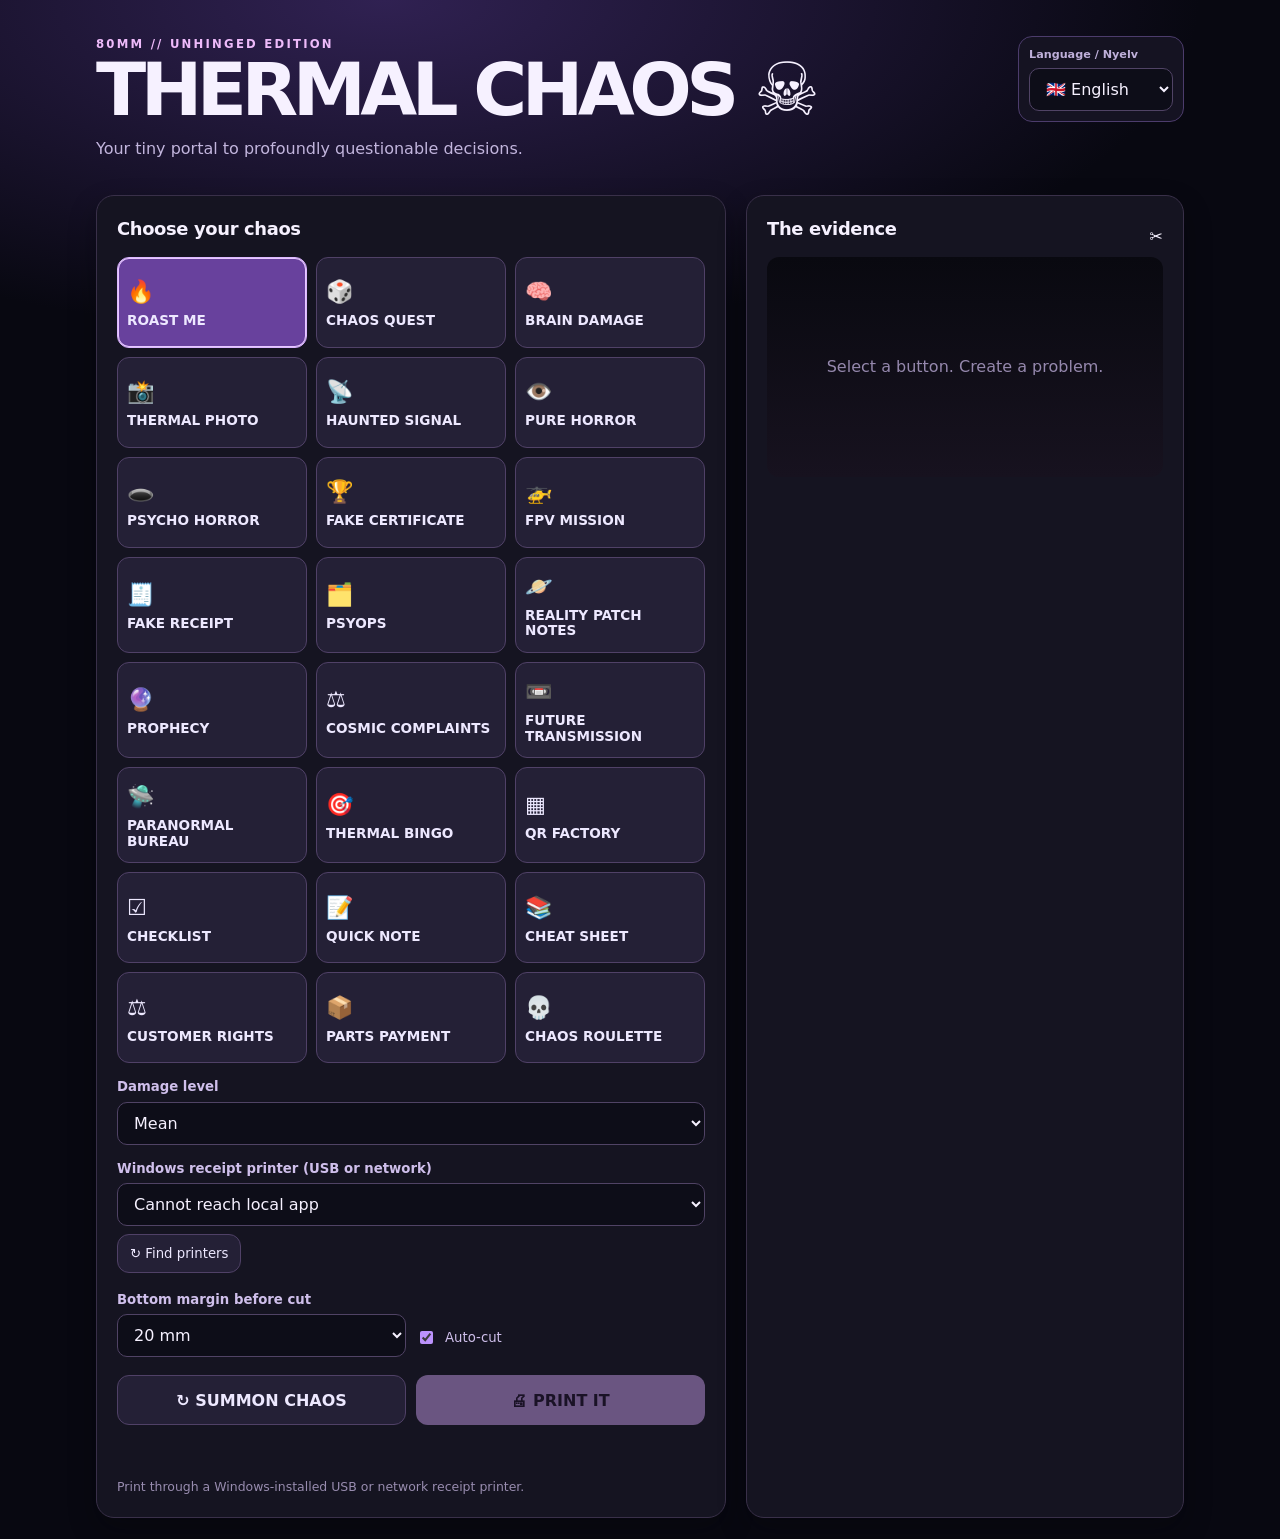
==== commit 4bba705f: "Add bilingual utility controls for QR, checklists, notes, cheat sheets, legal rights and parts prepa" ====
--- a/static/index.html
+++ b/static/index.html
@@ -15,15 +15,16 @@
 main{padding-top:20px}.layout{display:grid;grid-template-columns:minmax(0,1.18fr) minmax(290px,.82fr);gap:20px}
 .panel{background:#151421;border:1px solid #393049;border-radius:18px;padding:20px;box-shadow:0 12px 28px #05050a55}
 h2{font-size:1.12rem;letter-spacing:-.02em;margin:0 0 15px}.modes{display:grid;grid-template-columns:repeat(3,minmax(0,1fr));gap:9px}
-button,select,input{font:inherit}
+button,select,input,textarea{font:inherit}
 button{color:#ede8ff;background:#242036;border:1px solid #504167;border-radius:12px;cursor:pointer;transition:background .14s,transform .14s}
 button:hover{background:#382d53;border-color:#b78bfd}button:active{transform:scale(.98)}
 .mode{padding:13px 9px;min-height:91px;display:flex;flex-direction:column;gap:5px;text-align:left;justify-content:center}
 .mode .emoji{font-size:1.38rem}.mode .name{font-size:.85rem;font-weight:750;line-height:1.15}
 .mode.selected{background:#68419d;border-color:#dcb7ff;box-shadow:inset 0 0 0 1px #e6c8ff}
 label{display:block;margin:14px 0 5px;font-size:.83rem;font-weight:600;color:#cfbfeb}
-select,input:not([type=checkbox]){width:100%;padding:10px 12px;border-radius:10px;background:#0d0d18;color:#f6f1ff;border:1px solid #504365;min-width:0}
+select,textarea,input:not([type=checkbox]){width:100%;padding:10px 12px;border-radius:10px;background:#0d0d18;color:#f6f1ff;border:1px solid #504365;min-width:0}
 input[type=file]{font-size:.85rem}
+textarea{resize:vertical;min-height:95px}.utility-check{margin-top:14px;line-height:1.4}.utility-check span{font-size:.86rem;color:#d4c9ed}
 .controls{display:grid;grid-template-columns:1fr 1fr;gap:10px;margin-top:3px}
 .check{display:flex;gap:9px;align-items:center;font-weight:400}
 .check input{accent-color:#bb92fc}
@@ -78,7 +79,10 @@
  {id:"certificate",emoji:"🏆"}, {id:"fpv",emoji:"🚁"}, {id:"fake",emoji:"🧾"},
  {id:"psyops",emoji:"🗂️"}, {id:"patch",emoji:"🪐"}, {id:"prophecy",emoji:"🔮"},
  {id:"complaint",emoji:"⚖️"}, {id:"future",emoji:"📼"},
- {id:"paranormal",emoji:"🛸"}, {id:"bingo",emoji:"🎯"}, {id:"roulette",emoji:"💀"}
+ {id:"paranormal",emoji:"🛸"}, {id:"bingo",emoji:"🎯"},
+ {id:"qr",emoji:"▦"}, {id:"checklist",emoji:"☑️"}, {id:"note",emoji:"📝"},
+ {id:"cheatsheet",emoji:"📚"}, {id:"legal",emoji:"⚖️"}, {id:"deposit",emoji:"📦"},
+ {id:"roulette",emoji:"💀"}
 ];
 const TXT={
  en:{
@@ -86,15 +90,37 @@
   pick:"Choose your chaos",preview:"The evidence",empty:"Select a button. Create a problem.",
   printer:"Windows receipt printer (USB or network)",refresh:"↻ Find printers",padding:"Bottom margin before cut",cut:"Auto-cut",
   gen:"↻ SUMMON CHAOS",print:"🖨 PRINT IT",hint:"Print through a Windows-installed USB or network receipt printer.",
-  name:["ROAST ME","CHAOS QUEST","BRAIN DAMAGE","THERMAL PHOTO","HAUNTED SIGNAL","PURE HORROR","PSYCHO HORROR","FAKE CERTIFICATE","FPV MISSION","FAKE RECEIPT","PSYOPS","REALITY PATCH NOTES","PROPHECY","COSMIC COMPLAINTS","FUTURE TRANSMISSION","PARANORMAL BUREAU","THERMAL BINGO","CHAOS ROULETTE"],
-  desc:["Your self-esteem wasn't using those hit points.","Receive an unsolicited quest.","Pocket puzzles; solutions on demand.","Convert pictures into edible-looking pixels.","Disturbing transmissions from impossible devices.","Very short stories. Very wrong endings.","Two sentences to make your own memories feel untrustworthy.","Award yourself an absurd qualification.","A fresh little flying challenge.","Buy something from a shop that shouldn't exist.","A bureaucratic memo that knows too much.","Patch notes for a defective universe.","Uncomfortably specific, deeply unreliable predictions.","File an official grievance against existence.","Receive tomorrow's message several decades early.","Dead-serious paranormal reports with very stupid explanations.","5×5 printable bingo: IT, customers, home or cosmic disasters.","No choosing. Just pure unpredictable nonsense."],
+  name:["ROAST ME","CHAOS QUEST","BRAIN DAMAGE","THERMAL PHOTO","HAUNTED SIGNAL","PURE HORROR","PSYCHO HORROR","FAKE CERTIFICATE","FPV MISSION","FAKE RECEIPT","PSYOPS","REALITY PATCH NOTES","PROPHECY","COSMIC COMPLAINTS","FUTURE TRANSMISSION","PARANORMAL BUREAU","THERMAL BINGO","QR FACTORY","CHECKLIST","QUICK NOTE","CHEAT SHEET","CUSTOMER RIGHTS","PARTS PAYMENT","CHAOS ROULETTE"],
+  desc:["Your self-esteem wasn't using those hit points.","Receive an unsolicited quest.","Pocket puzzles; solutions on demand.","Convert pictures into edible-looking pixels.","Disturbing transmissions from impossible devices.","Very short stories. Very wrong endings.","Two sentences to make your own memories feel untrustworthy.","Award yourself an absurd qualification.","A fresh little flying challenge.","Buy something from a shop that shouldn't exist.","A bureaucratic memo that knows too much.","Patch notes for a defective universe.","Uncomfortably specific, deeply unreliable predictions.","File an official grievance against existence.","Receive tomorrow's message several decades early.","Dead-serious paranormal reports with very stupid explanations.","5×5 printable bingo: IT, customers, home or cosmic disasters.","Wi-Fi, links, contacts and text as scannable QR.","A checklist that actually fits in your pocket.","A note you can physically put on your desk.","Handy technical references and custom crib sheets.","Hungarian statutory consumer-rights information, not a warranty certificate.","Parts order, advance payment or separately agreed earnest money.","No choosing. Just pure unpredictable nonsense."],
   choose:"Choose",levels:"Damage level",difficulty:"Difficulty",puzzle:"Puzzle type",
   bingoTheme:"Bingo theme",bingoThemes:["IT repair chaos","Customers from hell","Household nonsense","Cosmic accidents"],
   nameInput:"Name on the certificate (optional)",nameHolder:"THE BEARER",craft:"Aircraft",
   photo:"Choose photo",effect:"Rendering effect",photoNote:"Maximum 6 MB. Tall pictures get scaled down.",
   levelsList:["Gentle","Mean","Nuclear","Existential crisis"],difficultyList:["Easy","Medium","Hard"],
   puzzleList:["Surprise me","Sudoku","Number pattern","Caesar cipher","Riddle"],
-  effects:["Classic dither","Hard black and white","Newsprint","Inverted"],
+  effects:["Classic dither","Hard black and white","Newsprint","Inverted","MOST WANTED poster"],
+  aliasLabel:"Suspect alias (optional)",aliasHint:"Blank = the printer invents a criminal name",
+  wantedThemeLabel:"Poster humor",wantedThemes:["Surprise me","Shop / everyday nonsense","Geek / workshop nonsense"],
+  wantedReroll:"🎲 NEW ACCUSATIONS (same photo)",
+  utilities:{
+    title:"Title / heading", items:"One item per line", message:"Message to print",
+    size:"Text size", sizes:["Normal","Large"], date:"Print date and time",
+    qrType:"QR payload", qrTypes:["Website URL","Plain text","Wi-Fi","Contact card"],
+    qrData:"Link or text", ssid:"Wi-Fi name (SSID)", password:"Wi-Fi password",
+    wifiSecurity:"Wi-Fi security", hidden:"Hidden network", qrCaption:"Caption (optional)",
+    phone:"Phone", email:"Email", contact:"Name", sheet:"Reference topic",
+    sheetTypes:["Subnetting","Windows","Linux","MikroTik","Python","C#","Electronics","Custom"],
+    product:"Product description", seller:"Seller", price:"Gross price (HUF)",
+    category:"Product category", categoryTypes:["New durable good covered by mandatory warranty decree","Other new goods","Used goods","Uncertain / needs assessment"],
+    channel:"How was it sold?", channels:["In physical store","Online / distance or off-premises"],
+    warning:"This is an informational slip, not a warranty certificate, tax receipt or invoice. Review the legal classification and give required information in durable form.",
+    customer:"Customer / purchaser", part:"Part ordered", reference:"Order / repair reference",
+    eta:"Expected arrival (optional)", total:"Total agreed price (HUF)",
+    paid:"Amount received (HUF)", paymentKind:"Payment classification",
+    paymentKinds:["ELŐLEG (advance payment)","FOGLALÓ (expressly agreed earnest money)"],
+    earnestAgree:"I confirm the customer separately and clearly agreed to foglaló terms (Ptk. 6:185).",
+    depositWarning:"A prepayment is not automatically non-refundable. Foglaló has specific refund/forfeiture rules; use a separately agreed durable contract and issue the proper tax document."
+  },
   ready:"READY TO PRINT. MAKE A BAD DECISION.",generating:"SUMMONING THE NONSENSE...",
   noPhoto:"Choose a photo first.",bigPhoto:"Image must be below 6 MB.",
   error:"ERROR: ",done:"The Windows printer queue has received your terrible idea.",
@@ -108,15 +134,37 @@
   pick:"Válaszd ki a káoszt",preview:"A bizonyíték",empty:"Nyomj egy gombot. Generálj egy problémát.",
   printer:"Windows blokknyomtató (USB vagy hálózat)",refresh:"↻ Nyomtatók keresése",padding:"Alsó ráhagyás vágás előtt",cut:"Automatikus vágás",
   gen:"↻ KÁOSZT IDE!",print:"🖨 NYOMTASD!",hint:"Nyomtatás Windowsban telepített USB-s vagy hálózati blokknyomtatóra.",
-  name:["ALÁZZ MEG!","KÁOSZKÜLDETÉS","AGYTORNA","HŐNYOMAT","KÍSÉRTETJEL","TISZTA HORROR","PSZICHOHORROR","KAMU OKLEVÉL","FPV KÜLDETÉS","KAMU BLOKK","PSYOPS","VALÓSÁGFRISSÍTÉS","JÓSLAT","KOZMIKUS PANASZOK","ÜZENET A JÖVŐBŐL","PARANORMÁLIS IRODA","THERMAL BINGÓ","KÁOSZROULETT"],
-  desc:["A maradék önbecsülésedet is bedaráljuk.","Teljesen értelmetlen mellékküldetés.","Zsebméretű rejtvények külön megfejtéssel.","Csináljunk egy fotóból pixeles műalkotást.","Üzenetek olyan eszközökről, amik nem is léteznek.","Pár sor. Aztán nem fogsz jól aludni.","Két mondat, amitől már a saját emlékeidben sem bízol.","Kapj hivatalosan értéktelen címet.","Egy repülés, egy kihívás.","Vásárolj egy lehetetlen univerzumban.","Hivatalos papír, ami túlságosan sokat tud rólad.","A hibás univerzum legfrissebb változásai.","Kellemetlenül konkrét, megbízhatatlan jóslatok.","Tegyél hivatalos panaszt a létezés ellen.","Évtizedekkel korábban kézbesített üzenet.","Halálosan komoly paranormális jelentések abszurd megfejtéssel.","5×5-ös nyomtatható bingó: szerviz, ügyfelek, otthon vagy kozmosz.","Vakon belenyúlsz a káoszba. Bármi történhet."],
+  name:["ALÁZZ MEG!","KÁOSZKÜLDETÉS","AGYTORNA","HŐNYOMAT","KÍSÉRTETJEL","TISZTA HORROR","PSZICHOHORROR","KAMU OKLEVÉL","FPV KÜLDETÉS","KAMU BLOKK","PSYOPS","VALÓSÁGFRISSÍTÉS","JÓSLAT","KOZMIKUS PANASZOK","ÜZENET A JÖVŐBŐL","PARANORMÁLIS IRODA","THERMAL BINGÓ","QR-KÓD GYÁR","ELLENŐRZŐLISTA","GYORS JEGYZET","ZSEB-PUSKA","VÁSÁRLÓI JOGOK","ALKATRÉSZ ELŐLEG","KÁOSZROULETT"],
+  desc:["A maradék önbecsülésedet is bedaráljuk.","Teljesen értelmetlen mellékküldetés.","Zsebméretű rejtvények külön megfejtéssel.","Csináljunk egy fotóból pixeles műalkotást.","Üzenetek olyan eszközökről, amik nem is léteznek.","Pár sor. Aztán nem fogsz jól aludni.","Két mondat, amitől már a saját emlékeidben sem bízol.","Kapj hivatalosan értéktelen címet.","Egy repülés, egy kihívás.","Vásárolj egy lehetetlen univerzumban.","Hivatalos papír, ami túlságosan sokat tud rólad.","A hibás univerzum legfrissebb változásai.","Kellemetlenül konkrét, megbízhatatlan jóslatok.","Tegyél hivatalos panaszt a létezés ellen.","Évtizedekkel korábban kézbesített üzenet.","Halálosan komoly paranormális jelentések abszurd megfejtéssel.","5×5-ös nyomtatható bingó: szerviz, ügyfelek, otthon vagy kozmosz.","Wi-Fi, link, névjegy vagy szöveg beolvasható QR-kódon.","Kipipálható zseb-ellenőrzőlista.","Gyors, nagybetűs emlékeztető az asztalra.","Műszaki puskák és saját jegyzetek.","Magyar fogyasztói jogi tájékoztató, nem jótállási jegy.","Alkatrészrendelés, előleg vagy külön megállapodott foglaló.","Vakon belenyúlsz a káoszba. Bármi történhet."],
   choose:"Válassz",levels:"Lelki sérülés mértéke",difficulty:"Nehézség",puzzle:"Rejtvény típusa",
   bingoTheme:"Bingó témája",bingoThemes:["Szervizkáosz","Ügyfelek pokla","Otthoni őrület","Kozmikus anomáliák"],
   nameInput:"Név az oklevélre (opcionális)",nameHolder:"AZ OKLEVÉL TULAJDONOSA",craft:"Gép",
   photo:"Válassz képet",effect:"Képátalakítás",photoNote:"Legfeljebb 6 MB. A túl magas képet lekicsinyítjük.",
   levelsList:["Szelíd","Gonosz","Nukleáris","Egzisztenciális válság"],difficultyList:["Könnyű","Közepes","Nehéz"],
   puzzleList:["Lepj meg","Sudoku","Számsor","Caesar-kód","Találós kérdés"],
-  effects:["Klasszikus dithering","Erős fekete-fehér","Újságnyomat","Negatív"],
+  effects:["Klasszikus dithering","Erős fekete-fehér","Újságnyomat","Negatív","KÖRÖZÉS poszter"],
+  aliasLabel:"Gyanúsított álneve (nem kötelező)",aliasHint:"Ha üresen hagyod, a nyomtató kitalál egy nevet",
+  wantedThemeLabel:"Körözési humor",wantedThemes:["Lepj meg","Bolti / hétköznapi őrület","Műhely / kockaőrület"],
+  wantedReroll:"🎲 ÚJ VÁDAK (ugyanaz a fotó)",
+  utilities:{
+    title:"Cím / fejléc", items:"Soronként egy tétel", message:"Nyomtatandó üzenet",
+    size:"Betűméret", sizes:["Normál","Nagy"], date:"Dátum és idő nyomtatása",
+    qrType:"QR-kód típusa", qrTypes:["Weboldal linkje","Egyszerű szöveg","Wi-Fi","Névjegykártya"],
+    qrData:"Link vagy szöveg", ssid:"Wi-Fi neve (SSID)", password:"Wi-Fi jelszó",
+    wifiSecurity:"Wi-Fi védelem", hidden:"Rejtett hálózat", qrCaption:"Felirat (nem kötelező)",
+    phone:"Telefonszám", email:"E-mail", contact:"Név", sheet:"Puska témája",
+    sheetTypes:["Alhálózatok","Windows","Linux","MikroTik","Python","C#","Elektronika","Saját"],
+    product:"Termék megnevezése", seller:"Eladó", price:"Bruttó ár (Ft)",
+    category:"Termékkör", categoryTypes:["151/2003. Korm. rendelet alá tartozó új tartós fogyasztási cikk","Más új áru","Használt áru","Bizonytalan / ellenőrizendő"],
+    channel:"Értékesítés módja", channels:["Személyesen az üzletben","Távértékesítés / üzlethelyiségen kívül"],
+    warning:"Kiegészítő tájékoztató: NEM jótállási jegy, számla vagy nyugta. Ellenőrizd a termékkört, és add át a kötelező tájékoztatást tartósan olvasható formában!",
+    customer:"Megrendelő neve", part:"Rendelt alkatrész", reference:"Rendelés / szerviz azonosító",
+    eta:"Várható beérkezés (opcionális)", total:"Teljes vételár (Ft)",
+    paid:"Átvett összeg (Ft)", paymentKind:"Befizetés jogcíme",
+    paymentKinds:["ELŐLEG (vételárba beszámít)","FOGLALÓ (külön, egyértelmű megállapodással)"],
+    earnestAgree:"Igazolom, hogy a vevővel külön, egyértelműen megállapodtunk a foglaló rendeltetéséről (Ptk. 6:185. §).",
+    depositWarning:"Az előleg nem automatikusan vissza nem térítendő! Foglalónál szigorú törvényi szabályok vannak. Külön megállapodás és adóügyi bizonylat is szükséges."
+  },
   ready:"NYOMTATHATÓ. HOZZ ROSSZ DÖNTÉST.",generating:"A KÁOSZ ELŐÁLLÍTÁSA FOLYAMATBAN...",
   noPhoto:"Előbb válassz képet.",bigPhoto:"A kép legyen 6 MB alatt.",
   error:"HIBA: ",done:"A Windows nyomtatási sor megkapta a szörnyű ötletedet.",
@@ -137,6 +185,111 @@
  if(selected)sel.value=selected;
  holder.append(lab,sel);
 }
+function fieldInput(id,label,placeholder="",type="text",max=200,value=""){
+ const h=$("extra"),lab=document.createElement("label"),input=document.createElement("input");
+ lab.htmlFor=id;lab.textContent=label;input.id=id;input.type=type;
+ if(max)input.maxLength=max;if(placeholder)input.placeholder=placeholder;
+ input.value=value;h.append(lab,input);return input;
+}
+function fieldArea(id,label,placeholder="",value=""){
+ const h=$("extra"),lab=document.createElement("label"),area=document.createElement("textarea");
+ lab.htmlFor=id;lab.textContent=label;area.id=id;area.rows=7;
+ area.placeholder=placeholder;area.value=value;h.append(lab,area);return area;
+}
+function fieldCheck(id,label){
+ const host=document.createElement("label");host.className="check utility-check";
+ const input=document.createElement("input");input.type="checkbox";input.id=id;
+ const caption=document.createElement("span");caption.textContent=label;
+ host.append(input,caption);$("extra").append(host);return input;
+}
+function utilityHint(text){
+ const p=document.createElement("p");p.className="hint";p.textContent=text;$("extra").append(p);
+}
+function utilityFields(s){
+ const u=s.utilities;
+ if(mode==="qr"){
+  opt("qr_type",u.qrType,[["url",u.qrTypes[0]],["text",u.qrTypes[1]],["wifi",u.qrTypes[2]],["contact",u.qrTypes[3]]]);
+  const host=document.createElement("div");host.id="qrDynamic";$("extra").append(host);
+  const redraw=()=>{
+   const type=$("qr_type").value;host.replaceChildren();
+   const h=$("extra"),old=h;
+   const wrap=(id,label,placeholder="",inputType="text",max=200)=>{
+    const l=document.createElement("label");l.htmlFor=id;l.textContent=label;
+    const el=document.createElement("input");el.id=id;el.type=inputType;
+    el.maxLength=max;el.placeholder=placeholder;host.append(l,el);return el;
+   };
+   if(type==="wifi"){
+    wrap("ssid",u.ssid);wrap("wifi_password",u.password,"", "password");
+    const l=document.createElement("label");l.htmlFor="wifi_security";l.textContent=u.wifiSecurity;
+    const sel=document.createElement("select");sel.id="wifi_security";
+    [["WPA","WPA/WPA2/WPA3"],["WEP","WEP"],["nopass","Open / Nincs jelszó"]].forEach(([v,t])=>sel.add(new Option(t,v)));
+    host.append(l,sel);const c=document.createElement("label");c.className="check utility-check";
+    const inp=document.createElement("input");inp.type="checkbox";inp.id="wifi_hidden";
+    const txt=document.createElement("span");txt.textContent=u.hidden;c.append(inp,txt);host.append(c);
+   }else if(type==="contact"){
+    wrap("contact_name",u.contact);
+    wrap("contact_phone",u.phone);
+    wrap("contact_email",u.email,"","email");
+   }else{
+    wrap("qr_value",u.qrData,type==="url"?"https://example.com":"", "text",1200);
+   }
+  };
+  $("qr_type").onchange=redraw;redraw();
+  fieldInput("title",u.qrCaption,"", "text",64);
+  return;
+ }
+ if(mode==="checklist"){
+  fieldInput("title",u.title, "", "text",76);
+  fieldArea("items",u.items, "- First item / Első tétel\n- Second item / Második tétel");return;
+ }
+ if(mode==="note"){
+  fieldInput("title",u.title,"", "text",76);
+  fieldArea("message",u.message);
+  opt("note_size",u.size,[["normal",u.sizes[0]],["large",u.sizes[1]]]);
+  fieldCheck("timestamp",u.date);return;
+ }
+ if(mode==="cheatsheet"){
+  opt("sheet",u.sheet,[["subnet",u.sheetTypes[0]],["windows",u.sheetTypes[1]],
+    ["linux",u.sheetTypes[2]],["mikrotik",u.sheetTypes[3]],
+    ["python",u.sheetTypes[4]],["csharp",u.sheetTypes[5]],
+    ["electronics",u.sheetTypes[6]],["custom",u.sheetTypes[7]]]);
+  const host=document.createElement("div");host.id="sheetCustom";$("extra").append(host);
+  const l=document.createElement("label");l.htmlFor="title";l.textContent=u.title;
+  const title=document.createElement("input");title.id="title";title.maxLength=70;
+  const l2=document.createElement("label");l2.htmlFor="items";l2.textContent=u.items;
+  const ta=document.createElement("textarea");ta.id="items";ta.rows=8;
+  host.append(l,title,l2,ta);
+  const vis=()=>host.hidden=$("sheet").value!=="custom";
+  $("sheet").onchange=vis;vis();return;
+ }
+ if(mode==="legal"){
+  fieldInput("seller",u.seller,"","text",115,"Cellnet Elektronikai és Informatikai Kft.");
+  fieldInput("product",u.product,"","text",110);
+  fieldInput("price_huf",u.price,"Ft","number",null);
+  opt("sale_kind",u.category,[["unknown",u.categoryTypes[3]],["new_eligible",u.categoryTypes[0]],
+      ["new_other",u.categoryTypes[1]],["used",u.categoryTypes[2]]]);
+  opt("sale_channel",u.channel,[["store",u.channels[0]],["distance",u.channels[1]]]);
+  utilityHint(u.warning);return;
+ }
+ if(mode==="deposit"){
+  fieldInput("seller",u.seller,"","text",115,"Cellnet Elektronikai és Informatikai Kft.");
+  fieldInput("customer",u.customer,"","text",110);
+  fieldInput("part",u.part,"","text",170);
+  fieldInput("reference",u.reference,"","text",60);
+  fieldInput("total_huf",u.total,"Ft","number",null);
+  fieldInput("paid_huf",u.paid,"Ft","number",null);
+  fieldInput("eta",u.eta,"","text",90);
+  opt("payment_kind",u.paymentKind,[["advance",u.paymentKinds[0]],["earnest",u.paymentKinds[1]]]);
+  const box=document.createElement("div");box.id="earnestBox";$("extra").append(box);
+  const confirm=document.createElement("label");confirm.className="check utility-check";
+  const input=document.createElement("input");input.type="checkbox";input.id="earnest_agreed";
+  const caption=document.createElement("span");caption.textContent=u.earnestAgree;
+  confirm.append(input,caption);box.append(confirm);
+  const vis=()=>box.hidden=$("payment_kind").value!=="earnest";
+  $("payment_kind").onchange=vis;vis();
+  utilityHint(u.depositWarning);
+ }
+}
 function fields(){
  const s=t(),h=$("extra");h.replaceChildren();
  if(mode==="insult")opt("level",s.levels,[["gentle",s.levelsList[0]],["mean",s.levelsList[1]],["nuclear",s.levelsList[2]],["existential",s.levelsList[3]]],"mean");
@@ -148,7 +301,20 @@
  if(mode==="photo"){
   const lab=document.createElement("label");lab.htmlFor="imageFile";lab.textContent=s.photo;
   const input=document.createElement("input");input.id="imageFile";input.type="file";input.accept="image/*";h.append(lab,input);
-  opt("effect",s.effect,[["dither",s.effects[0]],["threshold",s.effects[1]],["newsprint",s.effects[2]],["negative",s.effects[3]]]);
+  opt("effect",s.effect,[["dither",s.effects[0]],["threshold",s.effects[1]],["newsprint",s.effects[2]],["negative",s.effects[3]],["mostwanted",s.effects[4]]]);
+  const aliasBox=document.createElement("div");aliasBox.id="wantedAliasBox";
+  const themeLabel=document.createElement("label");themeLabel.htmlFor="wanted_theme";themeLabel.textContent=s.wantedThemeLabel;
+  const themeSelect=document.createElement("select");themeSelect.id="wanted_theme";
+  [["surprise",s.wantedThemes[0]],["shop",s.wantedThemes[1]],["tech",s.wantedThemes[2]]].forEach(([v,label])=>themeSelect.add(new Option(label,v)));
+  themeSelect.value=$("lang").value==="hu"?"shop":"surprise";
+  const aliasLabel=document.createElement("label");aliasLabel.htmlFor="wanted_alias";aliasLabel.textContent=s.aliasLabel;
+  const aliasInput=document.createElement("input");aliasInput.id="wanted_alias";aliasInput.maxLength=48;aliasInput.placeholder=s.aliasHint;
+  const reroll=document.createElement("button");reroll.type="button";reroll.id="wantedReroll";
+  reroll.className="thin";reroll.textContent=s.wantedReroll;
+  reroll.onclick=()=>generate("photo");
+  aliasBox.append(themeLabel,themeSelect,aliasLabel,aliasInput,reroll);h.append(aliasBox);
+  const visibility=()=>{aliasBox.style.display=$("effect").value==="mostwanted"?"block":"none"};
+  $("effect").onchange=visibility;visibility();
   const p=document.createElement("p");p.className="hint";p.textContent=s.photoNote;h.append(p);
  }
  if(mode==="certificate"){
@@ -157,6 +323,7 @@
  }
  if(mode==="fpv")opt("craft",s.craft,[["Meteor75 Pro II","Meteor75 Pro II"],["Air75 II","Air75 II"],["Avata 2","Avata 2"],["MM-001","MM-001"]]);
  if(mode==="bingo")opt("theme",s.bingoTheme,[["repair",s.bingoThemes[0]],["customers",s.bingoThemes[1]],["home",s.bingoThemes[2]],["cosmic",s.bingoThemes[3]]]);
+ if(["qr","checklist","note","cheatsheet","legal","deposit"].includes(mode))utilityFields(s);
 }
 function clearPreview(){
  current=null;answer=null;$("print").disabled=true;$("answer").style.display="none";
@@ -206,7 +373,8 @@
   const data=payload?{...payload}:{};
   data.lang=selectedLang;data.pad_mm=Number($("pad").value);
   if(!payload){
-   for(const id of ["level","type","effect","name","craft","theme"])if($(id))data[id]=$(id).value;
+   for(const id of ["level","type","effect","name","craft","theme","wanted_alias","wanted_theme","title","items","message","note_size","qr_type","qr_value","ssid","wifi_password","wifi_security","contact_name","contact_phone","contact_email","sheet","seller","product","price_huf","sale_kind","sale_channel","customer","part","reference","total_huf","paid_huf","eta","payment_kind"])if($(id))data[id]=$(id).value;
+   for(const id of ["timestamp","wifi_hidden","earnest_agreed"])if($(id))data[id]=$(id).checked;
    if(kind==="photo"){
     const f=$("imageFile").files[0];if(!f)throw new Error(t().noPhoto);
     if(f.size>6000000)throw new Error(t().bigPhoto);data.image=await fileData(f);
